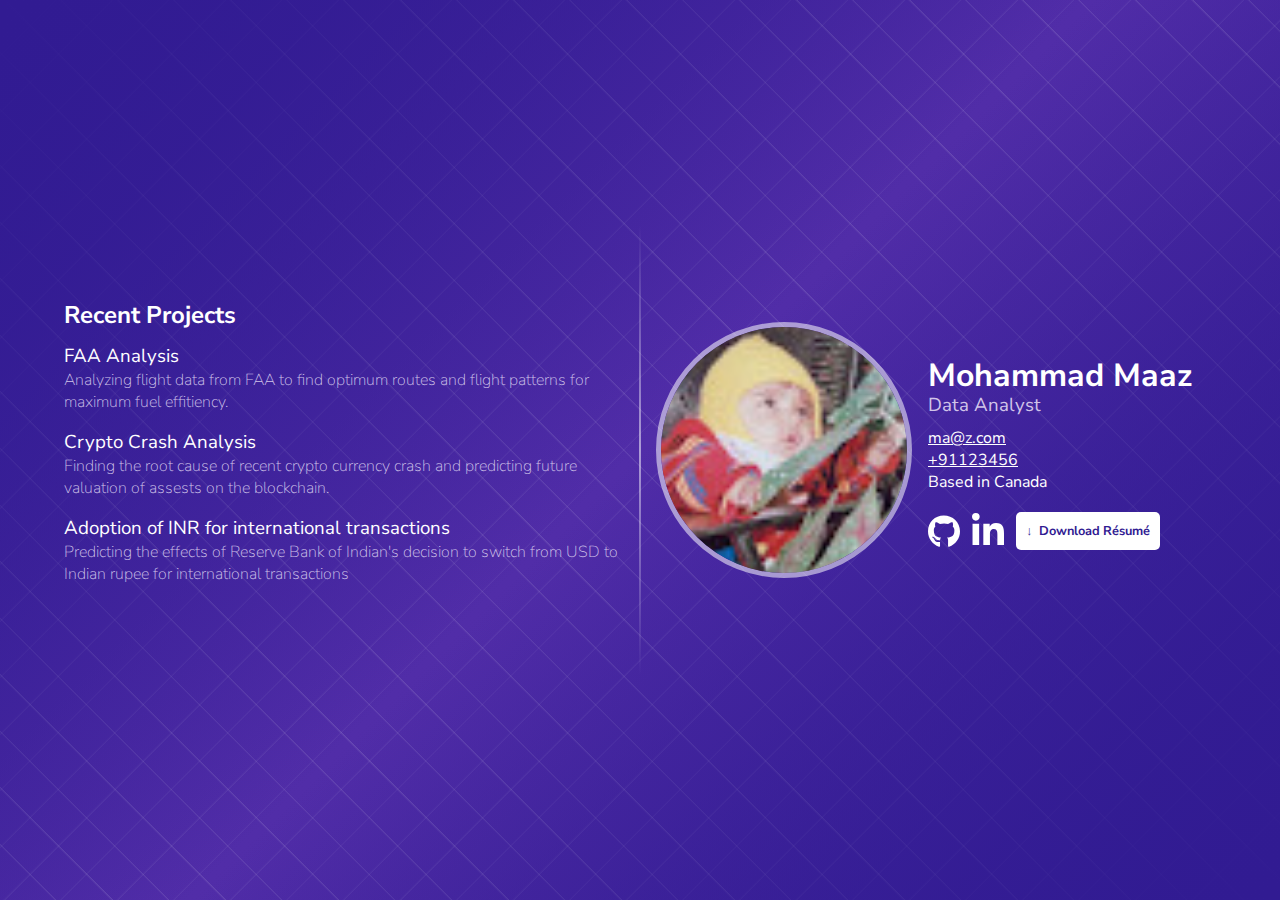
==== index.html @ f6a72492 "Initial commit" ====
<!DOCTYPE html>
<html>
<head>
	<meta charset="UTF-8">
	<meta name="viewport" content="width=device-width, initial-scale=1">
	<link href="style.css" rel="stylesheet">
	<link rel="preconnect" href="https://fonts.googleapis.com">
	<link rel="preconnect" href="https://fonts.gstatic.com" crossorigin>
	<link href="https://fonts.googleapis.com/css2?family=Nunito+Sans:wght@200;400;700&display=swap" rel="stylesheet"> 
	<title>Mohd. Maaz - Data Analist</title>
</head>
<body>
	<div class="container">
		<div class="projects">
			<h2>Recent Projects</h2>
			<a href="#">
			<h3>FAA Analysis</h3>
			<p>Analyzing flight data from FAA to find optimum routes and flight patterns for maximum fuel effitiency.</p>
			</a>
			<a href="#">
			<h3>Crypto Crash Analysis</h3>
			<p>Finding the root cause of recent crypto currency crash and predicting future valuation of assests on the blockchain.</p>
			</a>
			<a href="#">
				<h3>Adoption of INR for international transactions</h3>
				<p>Predicting the effects of Reserve Bank of Indian's decision to switch from USD to Indian rupee for international transactions</p>
			</a>
		</div>
		<div class="seperator"></div>
		<div class="about">
			<img src="photo.jpg" class="photo" alt="Photo of Mohammad Maaz">
			<div class="contact">
				<h1>Mohammad Maaz</h1>
				<h3>Data Analyst</h3>
				<p><a href="mailto:ma@z.com">ma@z.com</a></p>
				<p><a href="tel:123456">+91123456</a></p>
				<p>Based in Canada</p>
				<div class="socials">
					<a href="https://github.com">
	<svg class="github" xmlns="http://www.w3.org/2000/svg" viewBox="0 0 496 512"><path d="M165.9 397.4c0 2-2.3 3.6-5.2 3.6-3.3.3-5.6-1.3-5.6-3.6 0-2 2.3-3.6 5.2-3.6 3-.3 5.6 1.3 5.6 3.6zm-31.1-4.5c-.7 2 1.3 4.3 4.3 4.9 2.6 1 5.6 0 6.2-2s-1.3-4.3-4.3-5.2c-2.6-.7-5.5.3-6.2 2.3zm44.2-1.7c-2.9.7-4.9 2.6-4.6 4.9.3 2 2.9 3.3 5.9 2.6 2.9-.7 4.9-2.6 4.6-4.6-.3-1.9-3-3.2-5.9-2.9zM244.8 8C106.1 8 0 113.3 0 252c0 110.9 69.8 205.8 169.5 239.2 12.8 2.3 17.3-5.6 17.3-12.1 0-6.2-.3-40.4-.3-61.4 0 0-70 15-84.7-29.8 0 0-11.4-29.1-27.8-36.6 0 0-22.9-15.7 1.6-15.4 0 0 24.9 2 38.6 25.8 21.9 38.6 58.6 27.5 72.9 20.9 2.3-16 8.8-27.1 16-33.7-55.9-6.2-112.3-14.3-112.3-110.5 0-27.5 7.6-41.3 23.6-58.9-2.6-6.5-11.1-33.3 2.6-67.9 20.9-6.5 69 27 69 27 20-5.6 41.5-8.5 62.8-8.5s42.8 2.9 62.8 8.5c0 0 48.1-33.6 69-27 13.7 34.7 5.2 61.4 2.6 67.9 16 17.7 25.8 31.5 25.8 58.9 0 96.5-58.9 104.2-114.8 110.5 9.2 7.9 17 22.9 17 46.4 0 33.7-.3 75.4-.3 83.6 0 6.5 4.6 14.4 17.3 12.1C428.2 457.8 496 362.9 496 252 496 113.3 383.5 8 244.8 8zM97.2 352.9c-1.3 1-1 3.3.7 5.2 1.6 1.6 3.9 2.3 5.2 1 1.3-1 1-3.3-.7-5.2-1.6-1.6-3.9-2.3-5.2-1zm-10.8-8.1c-.7 1.3.3 2.9 2.3 3.9 1.6 1 3.6.7 4.3-.7.7-1.3-.3-2.9-2.3-3.9-2-.6-3.6-.3-4.3.7zm32.4 35.6c-1.6 1.3-1 4.3 1.3 6.2 2.3 2.3 5.2 2.6 6.5 1 1.3-1.3.7-4.3-1.3-6.2-2.2-2.3-5.2-2.6-6.5-1zm-11.4-14.7c-1.6 1-1.6 3.6 0 5.9 1.6 2.3 4.3 3.3 5.6 2.3 1.6-1.3 1.6-3.9 0-6.2-1.4-2.3-4-3.3-5.6-2z"/></svg></a>
					<a href="https://linkedin.com">
	<svg xmlns="http://www.w3.org/2000/svg" viewBox="0 0 448 512"><path d="M100.28 448H7.4V148.9h92.88zM53.79 108.1C24.09 108.1 0 83.5 0 53.8a53.79 53.79 0 0 1 107.58 0c0 29.7-24.1 54.3-53.79 54.3zM447.9 448h-92.68V302.4c0-34.7-.7-79.2-48.29-79.2-48.29 0-55.69 37.7-55.69 76.7V448h-92.78V148.9h89.08v40.8h1.3c12.4-23.5 42.69-48.3 87.88-48.3 94 0 111.28 61.9 111.28 142.3V448z"/></svg></a>
					<a class="download" href="blank.pdf"><span>↓</span>Download Résumé</a>
				</div>
			</div>
		</div>
	</div>
</body>
</html>
---- style.css ----
:root {
	--col-100: #D1C4E9;
	--col-700: #512DA8;
	--col-900: #311B92;
}

* {
	margin: 0;
	padding: 0;
	box-sizing: border-box;
	font-family: 'Nunito Sans', sans-serif;
	color: white;
}

body {
	background: linear-gradient(-45deg, var(--col-900), #0000, var(--col-900)),
		repeating-linear-gradient(45deg, #0000, #0000 38px, #fff2 40px),
		repeating-linear-gradient(135deg, #0000, #0000 38px, #fff1 40px),
		linear-gradient(-45deg, var(--col-900), var(--col-700), var(--col-900));
}

.container {
	display: grid;
	grid-template-columns: 1fr 2em 1fr;
	grid-template-areas: "project seperator about";
	margin: 0 5%;
	min-height: 100vh;
}

.seperator {
	height: 50%;
	width: 2px;
	grid-area: seperator;
	justify-self: center;
	align-self: center;
	background: linear-gradient(#fff0, #fff8, #fff0);
}

.projects {
	justify-self: end;
	align-self: center;
	grid-area: project;
}

.projects h2 {
	margin-bottom: .5em;
}

.projects h3 {
	font-weight: normal;
}

.projects a {
	text-decoration: none;
}

.projects a:hover h3 {
	text-decoration: underline;
}

.projects p {
	margin-bottom: 1em;
	color: var(--col-100);
	font-weight: lighter;
}

.about {
	align-self: center;
	grid-area: about;

	display: grid;
	grid-template-columns: min-content auto;
	grid-gap: 1em;
	align-items: center;
}

.about h1 {
	line-height: 1em;
	margin-top: .5em;
}

.about h3 {
	margin-bottom: .5em;
	color: var(--col-100);
	font-weight: normal;
}

.photo {
	width: 256px;
	border-radius: 50%;
	border: 5px solid #fff8;
}

.contact {
	display: grid;
}

.socials {
	margin-top: 1em;
}

.socials svg {
	width: 2em;
	fill: white;
	margin-right: .5em;
}

.socials svg.github {
	vertical-align: .1em;
}

.socials span {
	color: var(--col-900);
	margin-right: .5em;
	position: relative;
}

.download {
	text-decoration: none;
	display: inline-block;
	color: var(--col-900);
	background-color: #fff;
	font-size: 0.8em;
	font-weight: bold;
	padding: 10px;
	border-radius: 5px;
	margin-top: .2em;
	overflow: hidden;
}

.download:hover, .download:focus {
	background-color: var(--col-100);
}
.download:hover span, .download:focus span{
	animation: download .5s cubic-bezier(.86,0,.07,1);
}

@keyframes download {
	from {
		top: 0;
	}
	50% {
		top: 2em;
	}
	51% {
		top: -2em;
	}
	to {
		top: 0;
	}
}

@media (max-width: 950px) {
	.container {
		grid-template-columns: auto;
		grid-template-areas: 'about' 'seperator' 'project';
		justify-items: center;
		grid-template-rows: auto 5em auto;
	}
	.seperator {
		width: 50%;
		height: 2px;
		background: linear-gradient(90deg, #fff0, #fff8, #fff0);
	}
	.about {
		margin-top: 2em;
	}
}

@media (max-width: 700px) {
	.about {
		grid-template-columns: auto;
		justify-items: center;
	}
	.contact {
		justify-items: center;
	}
	.about h1 {
		margin: 0;
	}
}
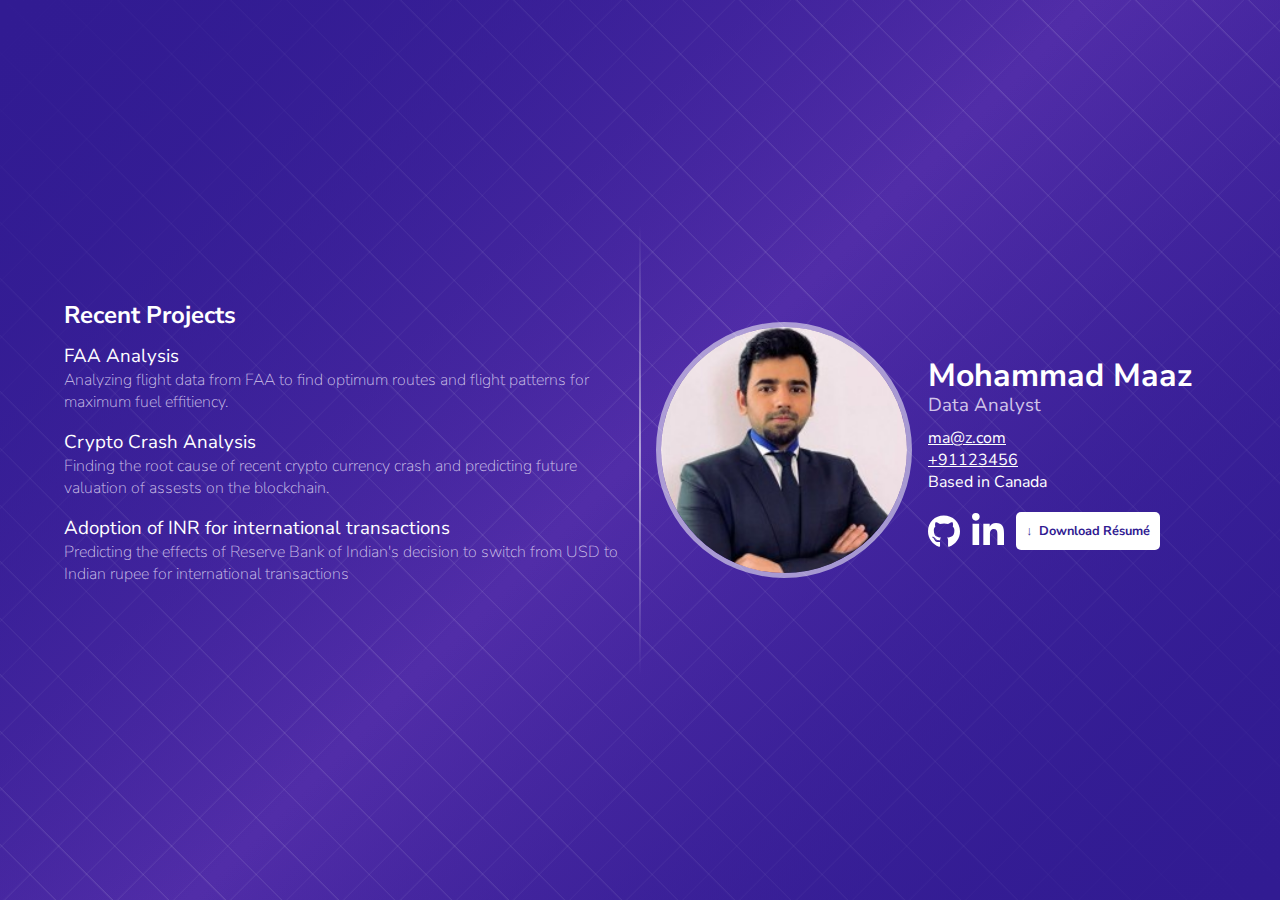
==== commit 0a8e1d43: "minor changes" ====
--- a/index.html
+++ b/index.html
@@ -1,5 +1,5 @@
 <!DOCTYPE html>
-<html>
+<html lang="en-US">
 <head>
 	<meta charset="UTF-8">
 	<meta name="viewport" content="width=device-width, initial-scale=1">
--- a/style.css
+++ b/style.css
@@ -136,7 +136,7 @@
 }
 
 @keyframes download {
-	from {
+	from, to {
 		top: 0;
 	}
 	50% {
@@ -144,9 +144,6 @@
 	}
 	51% {
 		top: -2em;
-	}
-	to {
-		top: 0;
 	}
 }
 
